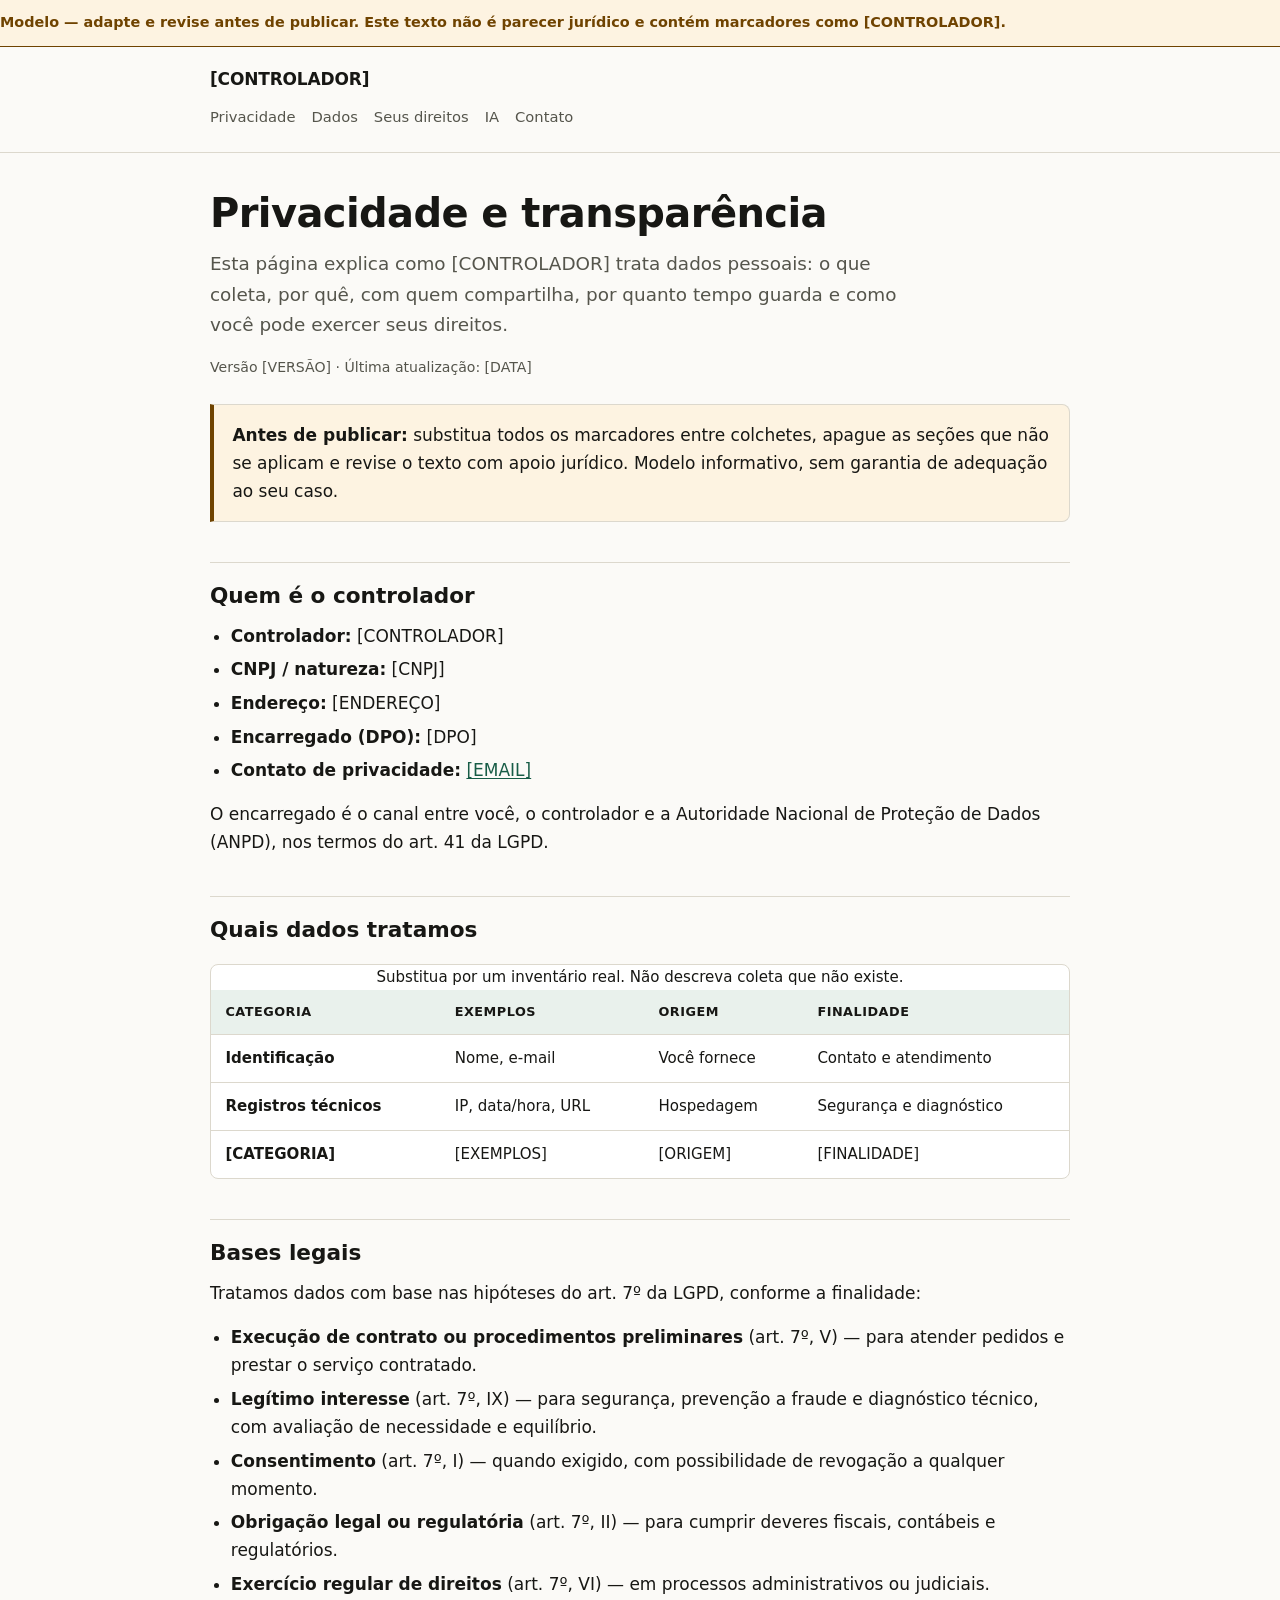
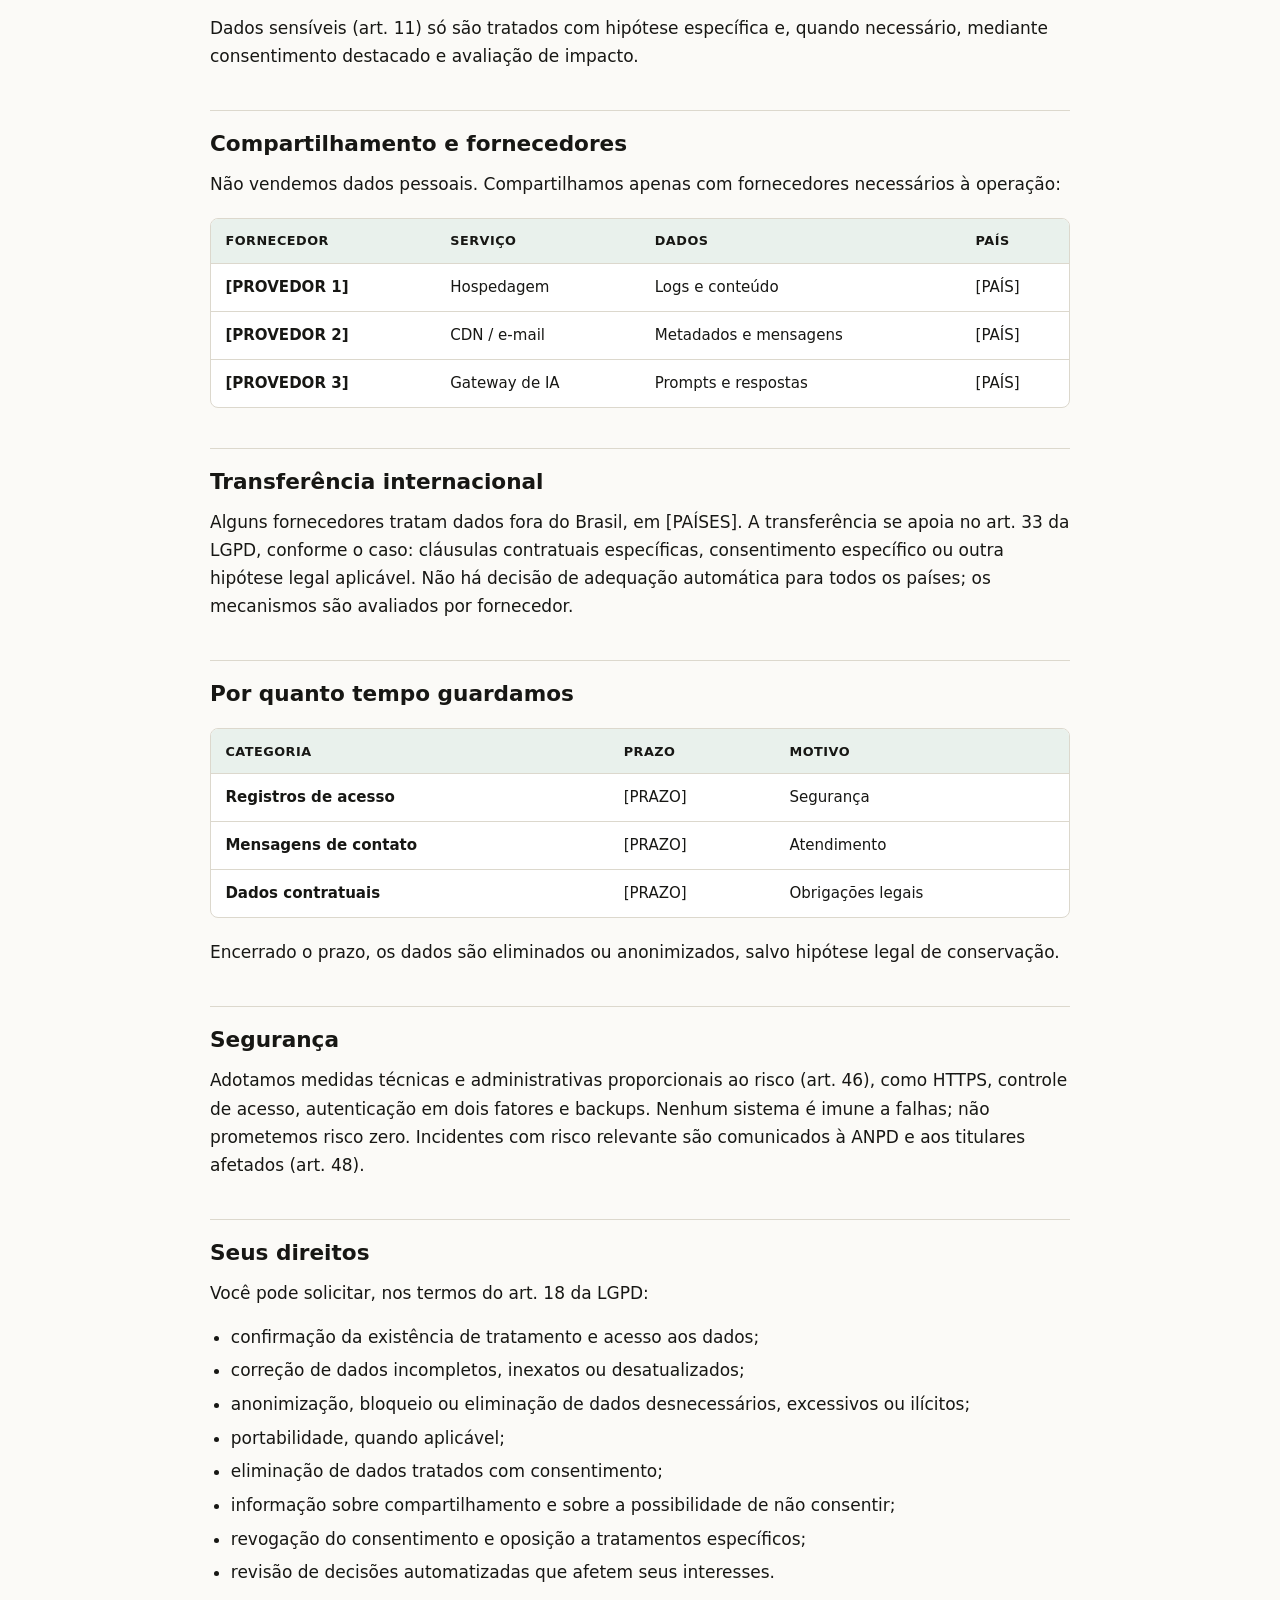
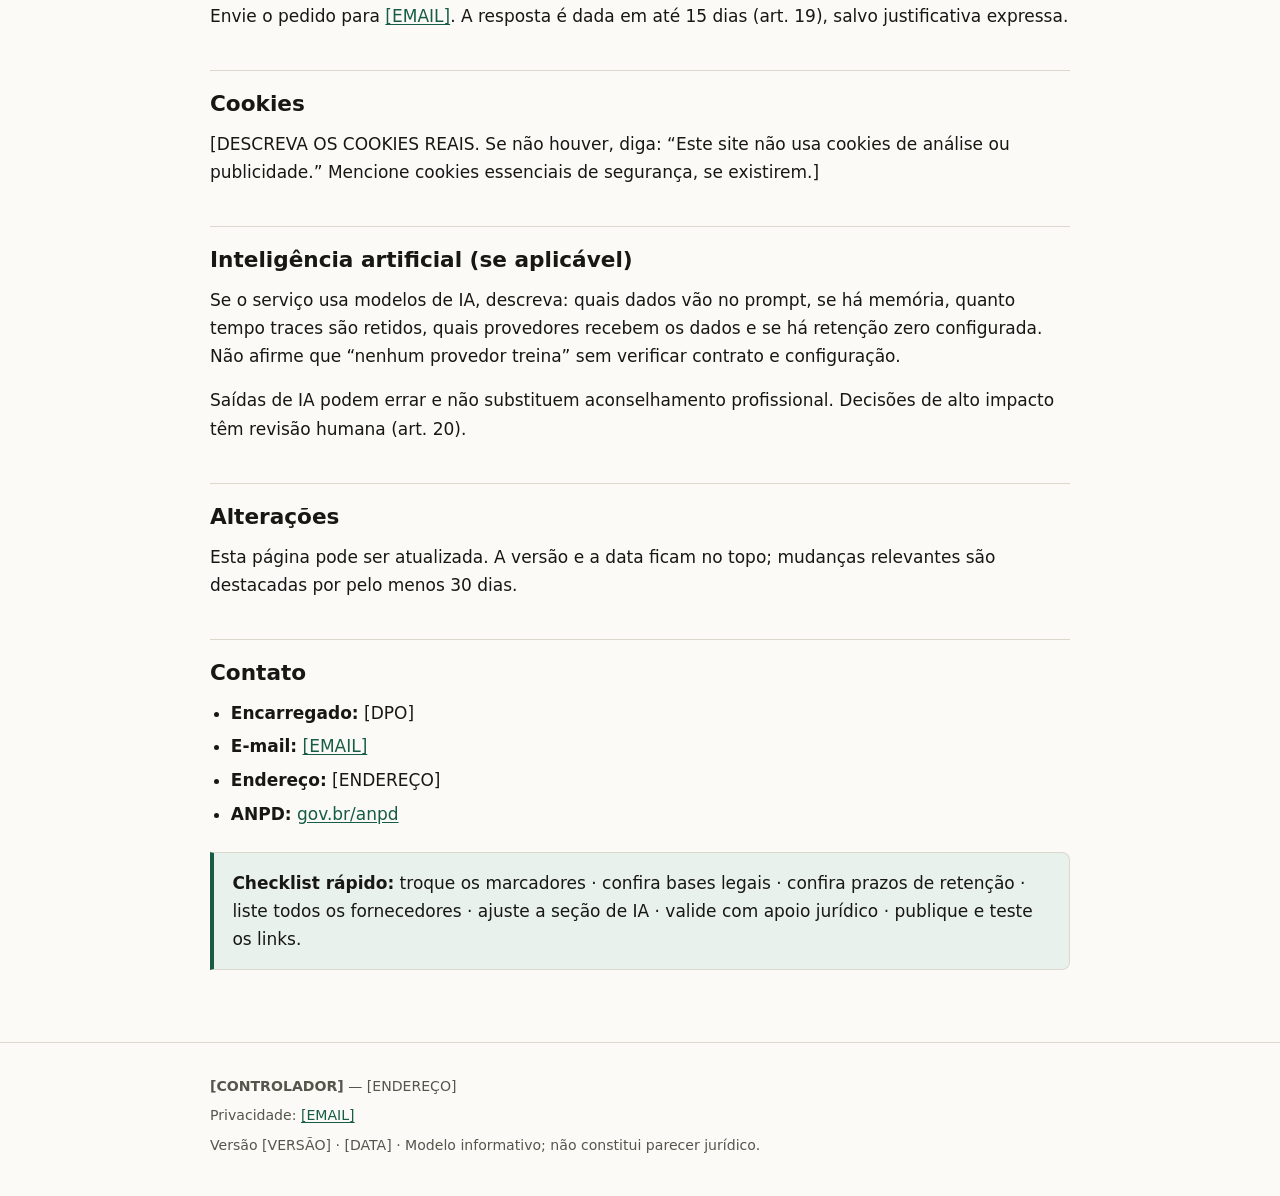
==== template/index.html @ dee6cf8a "feat: site de transparência e LGPD do Jatobá Lab Site estático (HTML + CSS, sem build e sem dependên" ====
<!doctype html>
<html lang="pt-BR">
<head>
<meta charset="utf-8">
<meta name="viewport" content="width=device-width, initial-scale=1">
<title>[CONTROLADOR] — Privacidade e Transparência</title>
<meta name="description" content="Política de privacidade e transparência de [CONTROLADOR].">
<link rel="canonical" href="https://[DOMÍNIO]/">
<style>
/* Starter autocontido. Ao publicar com CSP restritiva, mova este bloco para styles.css. */
:root{--bg:#fbfaf7;--surface:#fff;--ink:#171714;--muted:#55554c;--line:#dcd8cd;--accent:#175c46;--accent-soft:#e9f1ec;--warn:#6f4300;--warn-soft:#fdf3e1}
@media (prefers-color-scheme:dark){:root{--bg:#12130f;--surface:#1a1b16;--ink:#eceade;--muted:#b3b1a3;--line:#33352c;--accent:#8fd0b4;--accent-soft:#1d2a24;--warn:#f0c17a;--warn-soft:#2a2213}}
*,*::before,*::after{box-sizing:border-box}
body{margin:0;background:var(--bg);color:var(--ink);font:1.0625rem/1.65 ui-sans-serif,system-ui,-apple-system,"Segoe UI",Roboto,Arial,sans-serif}
.wrap{max-width:900px;margin:0 auto;padding:0 1.25rem}
a{color:var(--accent);text-underline-offset:2px}
:focus-visible{outline:3px solid var(--accent);outline-offset:2px}
.banner{background:var(--warn-soft);color:var(--warn);border-bottom:1px solid var(--warn);padding:.7rem 0;font-size:.9rem;font-weight:600}
header.site{border-bottom:1px solid var(--line);padding:1.1rem 0}
.brand{font-weight:700;color:var(--ink);text-decoration:none;letter-spacing:-.01em}
nav ul{display:flex;flex-wrap:wrap;gap:.2rem 1rem;list-style:none;margin:.75rem 0 0;padding:0;font-size:.92rem}
nav a{color:var(--muted);text-decoration:none}
nav a:hover{color:var(--ink)}
main{padding:2.25rem 0 3rem}
h1{font-size:clamp(1.9rem,4.6vw,2.5rem);line-height:1.2;margin:0 0 .75rem;letter-spacing:-.015em}
h2{font-size:1.35rem;margin:2.5rem 0 .75rem;padding-top:1.25rem;border-top:1px solid var(--line);line-height:1.25}
h3{font-size:1.05rem;margin:1.5rem 0 .4rem}
p,ul,ol{margin:0 0 1rem}
ul,ol{padding-left:1.3rem}
li{margin-bottom:.35rem}
.lead{font-size:1.15rem;color:var(--muted);max-width:62ch}
.meta{font-size:.88rem;color:var(--muted)}
.callout{border:1px solid var(--line);border-left:4px solid var(--accent);background:var(--accent-soft);border-radius:0 8px 8px 0;padding:1rem 1.15rem;margin:1.5rem 0}
.callout.warn{border-left-color:var(--warn);background:var(--warn-soft)}
.callout p:last-child{margin-bottom:0}
.table-scroll{overflow-x:auto;border:1px solid var(--line);border-radius:8px;margin:1.25rem 0;background:var(--surface)}
table{width:100%;border-collapse:collapse;font-size:.94rem;min-width:520px}
th,td{text-align:left;vertical-align:top;padding:.7rem .9rem;border-bottom:1px solid var(--line)}
thead th{background:var(--accent-soft);font-size:.8rem;text-transform:uppercase;letter-spacing:.04em}
tbody tr:last-child th,tbody tr:last-child td{border-bottom:0}
tbody th{font-weight:600;white-space:nowrap}
footer{border-top:1px solid var(--line);padding:2rem 0;font-size:.88rem;color:var(--muted)}
footer p{margin:0 0 .4rem}
@media print{.banner,header.site,footer{display:none}body{background:#fff;color:#000}.table-scroll{overflow:visible}}
</style>
</head>
<body>

<div class="banner" role="note">
  Modelo — adapte e revise antes de publicar. Este texto não é parecer jurídico e contém marcadores como [CONTROLADOR].
</div>

<header class="site">
  <div class="wrap">
    <a class="brand" href="/">[CONTROLADOR]</a>
    <nav aria-label="Navegação principal">
      <ul>
        <li><a href="#controlador">Privacidade</a></li>
        <li><a href="#dados">Dados</a></li>
        <li><a href="#direitos">Seus direitos</a></li>
        <li><a href="#ia">IA</a></li>
        <li><a href="#contato">Contato</a></li>
      </ul>
    </nav>
  </div>
</header>

<main>
  <div class="wrap">

    <h1>Privacidade e transparência</h1>
    <p class="lead">Esta página explica como [CONTROLADOR] trata dados pessoais: o que coleta, por quê, com quem compartilha, por quanto tempo guarda e como você pode exercer seus direitos.</p>
    <p class="meta">Versão [VERSÃO] · Última atualização: [DATA]</p>

    <div class="callout warn">
      <strong>Antes de publicar:</strong> substitua todos os marcadores entre colchetes, apague as seções que não se aplicam e revise o texto com apoio jurídico. Modelo informativo, sem garantia de adequação ao seu caso.
    </div>

    <h2 id="controlador">Quem é o controlador</h2>
    <ul>
      <li><strong>Controlador:</strong> [CONTROLADOR]</li>
      <li><strong>CNPJ / natureza:</strong> [CNPJ]</li>
      <li><strong>Endereço:</strong> [ENDEREÇO]</li>
      <li><strong>Encarregado (DPO):</strong> [DPO]</li>
      <li><strong>Contato de privacidade:</strong> <a href="mailto:[EMAIL]">[EMAIL]</a></li>
    </ul>
    <p>O encarregado é o canal entre você, o controlador e a Autoridade Nacional de Proteção de Dados (ANPD), nos termos do art. 41 da LGPD.</p>

    <h2 id="dados">Quais dados tratamos</h2>
    <div class="table-scroll">
      <table>
        <caption>Substitua por um inventário real. Não descreva coleta que não existe.</caption>
        <thead>
          <tr><th scope="col">Categoria</th><th scope="col">Exemplos</th><th scope="col">Origem</th><th scope="col">Finalidade</th></tr>
        </thead>
        <tbody>
          <tr><th scope="row">Identificação</th><td>Nome, e-mail</td><td>Você fornece</td><td>Contato e atendimento</td></tr>
          <tr><th scope="row">Registros técnicos</th><td>IP, data/hora, URL</td><td>Hospedagem</td><td>Segurança e diagnóstico</td></tr>
          <tr><th scope="row">[CATEGORIA]</th><td>[EXEMPLOS]</td><td>[ORIGEM]</td><td>[FINALIDADE]</td></tr>
        </tbody>
      </table>
    </div>

    <h2 id="bases">Bases legais</h2>
    <p>Tratamos dados com base nas hipóteses do art. 7º da LGPD, conforme a finalidade:</p>
    <ul>
      <li><strong>Execução de contrato ou procedimentos preliminares</strong> (art. 7º, V) — para atender pedidos e prestar o serviço contratado.</li>
      <li><strong>Legítimo interesse</strong> (art. 7º, IX) — para segurança, prevenção a fraude e diagnóstico técnico, com avaliação de necessidade e equilíbrio.</li>
      <li><strong>Consentimento</strong> (art. 7º, I) — quando exigido, com possibilidade de revogação a qualquer momento.</li>
      <li><strong>Obrigação legal ou regulatória</strong> (art. 7º, II) — para cumprir deveres fiscais, contábeis e regulatórios.</li>
      <li><strong>Exercício regular de direitos</strong> (art. 7º, VI) — em processos administrativos ou judiciais.</li>
    </ul>
    <p>Dados sensíveis (art. 11) só são tratados com hipótese específica e, quando necessário, mediante consentimento destacado e avaliação de impacto.</p>

    <h2 id="compartilhamento">Compartilhamento e fornecedores</h2>
    <p>Não vendemos dados pessoais. Compartilhamos apenas com fornecedores necessários à operação:</p>
    <div class="table-scroll">
      <table>
        <thead>
          <tr><th scope="col">Fornecedor</th><th scope="col">Serviço</th><th scope="col">Dados</th><th scope="col">País</th></tr>
        </thead>
        <tbody>
          <tr><th scope="row">[PROVEDOR 1]</th><td>Hospedagem</td><td>Logs e conteúdo</td><td>[PAÍS]</td></tr>
          <tr><th scope="row">[PROVEDOR 2]</th><td>CDN / e-mail</td><td>Metadados e mensagens</td><td>[PAÍS]</td></tr>
          <tr><th scope="row">[PROVEDOR 3]</th><td>Gateway de IA</td><td>Prompts e respostas</td><td>[PAÍS]</td></tr>
        </tbody>
      </table>
    </div>

    <h2 id="transferencia">Transferência internacional</h2>
    <p>Alguns fornecedores tratam dados fora do Brasil, em [PAÍSES]. A transferência se apoia no art. 33 da LGPD, conforme o caso: cláusulas contratuais específicas, consentimento específico ou outra hipótese legal aplicável. Não há decisão de adequação automática para todos os países; os mecanismos são avaliados por fornecedor.</p>

    <h2 id="retencao">Por quanto tempo guardamos</h2>
    <div class="table-scroll">
      <table>
        <thead>
          <tr><th scope="col">Categoria</th><th scope="col">Prazo</th><th scope="col">Motivo</th></tr>
        </thead>
        <tbody>
          <tr><th scope="row">Registros de acesso</th><td>[PRAZO]</td><td>Segurança</td></tr>
          <tr><th scope="row">Mensagens de contato</th><td>[PRAZO]</td><td>Atendimento</td></tr>
          <tr><th scope="row">Dados contratuais</th><td>[PRAZO]</td><td>Obrigações legais</td></tr>
        </tbody>
      </table>
    </div>
    <p>Encerrado o prazo, os dados são eliminados ou anonimizados, salvo hipótese legal de conservação.</p>

    <h2 id="seguranca">Segurança</h2>
    <p>Adotamos medidas técnicas e administrativas proporcionais ao risco (art. 46), como HTTPS, controle de acesso, autenticação em dois fatores e backups. Nenhum sistema é imune a falhas; não prometemos risco zero. Incidentes com risco relevante são comunicados à ANPD e aos titulares afetados (art. 48).</p>

    <h2 id="direitos">Seus direitos</h2>
    <p>Você pode solicitar, nos termos do art. 18 da LGPD:</p>
    <ul>
      <li>confirmação da existência de tratamento e acesso aos dados;</li>
      <li>correção de dados incompletos, inexatos ou desatualizados;</li>
      <li>anonimização, bloqueio ou eliminação de dados desnecessários, excessivos ou ilícitos;</li>
      <li>portabilidade, quando aplicável;</li>
      <li>eliminação de dados tratados com consentimento;</li>
      <li>informação sobre compartilhamento e sobre a possibilidade de não consentir;</li>
      <li>revogação do consentimento e oposição a tratamentos específicos;</li>
      <li>revisão de decisões automatizadas que afetem seus interesses.</li>
    </ul>
    <p>Envie o pedido para <a href="mailto:[EMAIL]">[EMAIL]</a>. A resposta é dada em até 15 dias (art. 19), salvo justificativa expressa.</p>

    <h2 id="cookies">Cookies</h2>
    <p>[DESCREVA OS COOKIES REAIS. Se não houver, diga: “Este site não usa cookies de análise ou publicidade.” Mencione cookies essenciais de segurança, se existirem.]</p>

    <h2 id="ia">Inteligência artificial (se aplicável)</h2>
    <p>Se o serviço usa modelos de IA, descreva: quais dados vão no prompt, se há memória, quanto tempo traces são retidos, quais provedores recebem os dados e se há retenção zero configurada. Não afirme que “nenhum provedor treina” sem verificar contrato e configuração.</p>
    <p>Saídas de IA podem errar e não substituem aconselhamento profissional. Decisões de alto impacto têm revisão humana (art. 20).</p>

    <h2 id="alteracoes">Alterações</h2>
    <p>Esta página pode ser atualizada. A versão e a data ficam no topo; mudanças relevantes são destacadas por pelo menos 30 dias.</p>

    <h2 id="contato">Contato</h2>
    <ul>
      <li><strong>Encarregado:</strong> [DPO]</li>
      <li><strong>E-mail:</strong> <a href="mailto:[EMAIL]">[EMAIL]</a></li>
      <li><strong>Endereço:</strong> [ENDEREÇO]</li>
      <li><strong>ANPD:</strong> <a href="https://www.gov.br/anpd/" rel="noopener noreferrer">gov.br/anpd</a></li>
    </ul>

    <div class="callout">
      <strong>Checklist rápido:</strong> troque os marcadores · confira bases legais · confira prazos de retenção · liste todos os fornecedores · ajuste a seção de IA · valide com apoio jurídico · publique e teste os links.
    </div>
  </div>
</main>

<footer>
  <div class="wrap">
    <p><strong>[CONTROLADOR]</strong> — [ENDEREÇO]</p>
    <p>Privacidade: <a href="mailto:[EMAIL]">[EMAIL]</a></p>
    <p>Versão [VERSÃO] · [DATA] · Modelo informativo; não constitui parecer jurídico.</p>
  </div>
</footer>
</body>
</html>
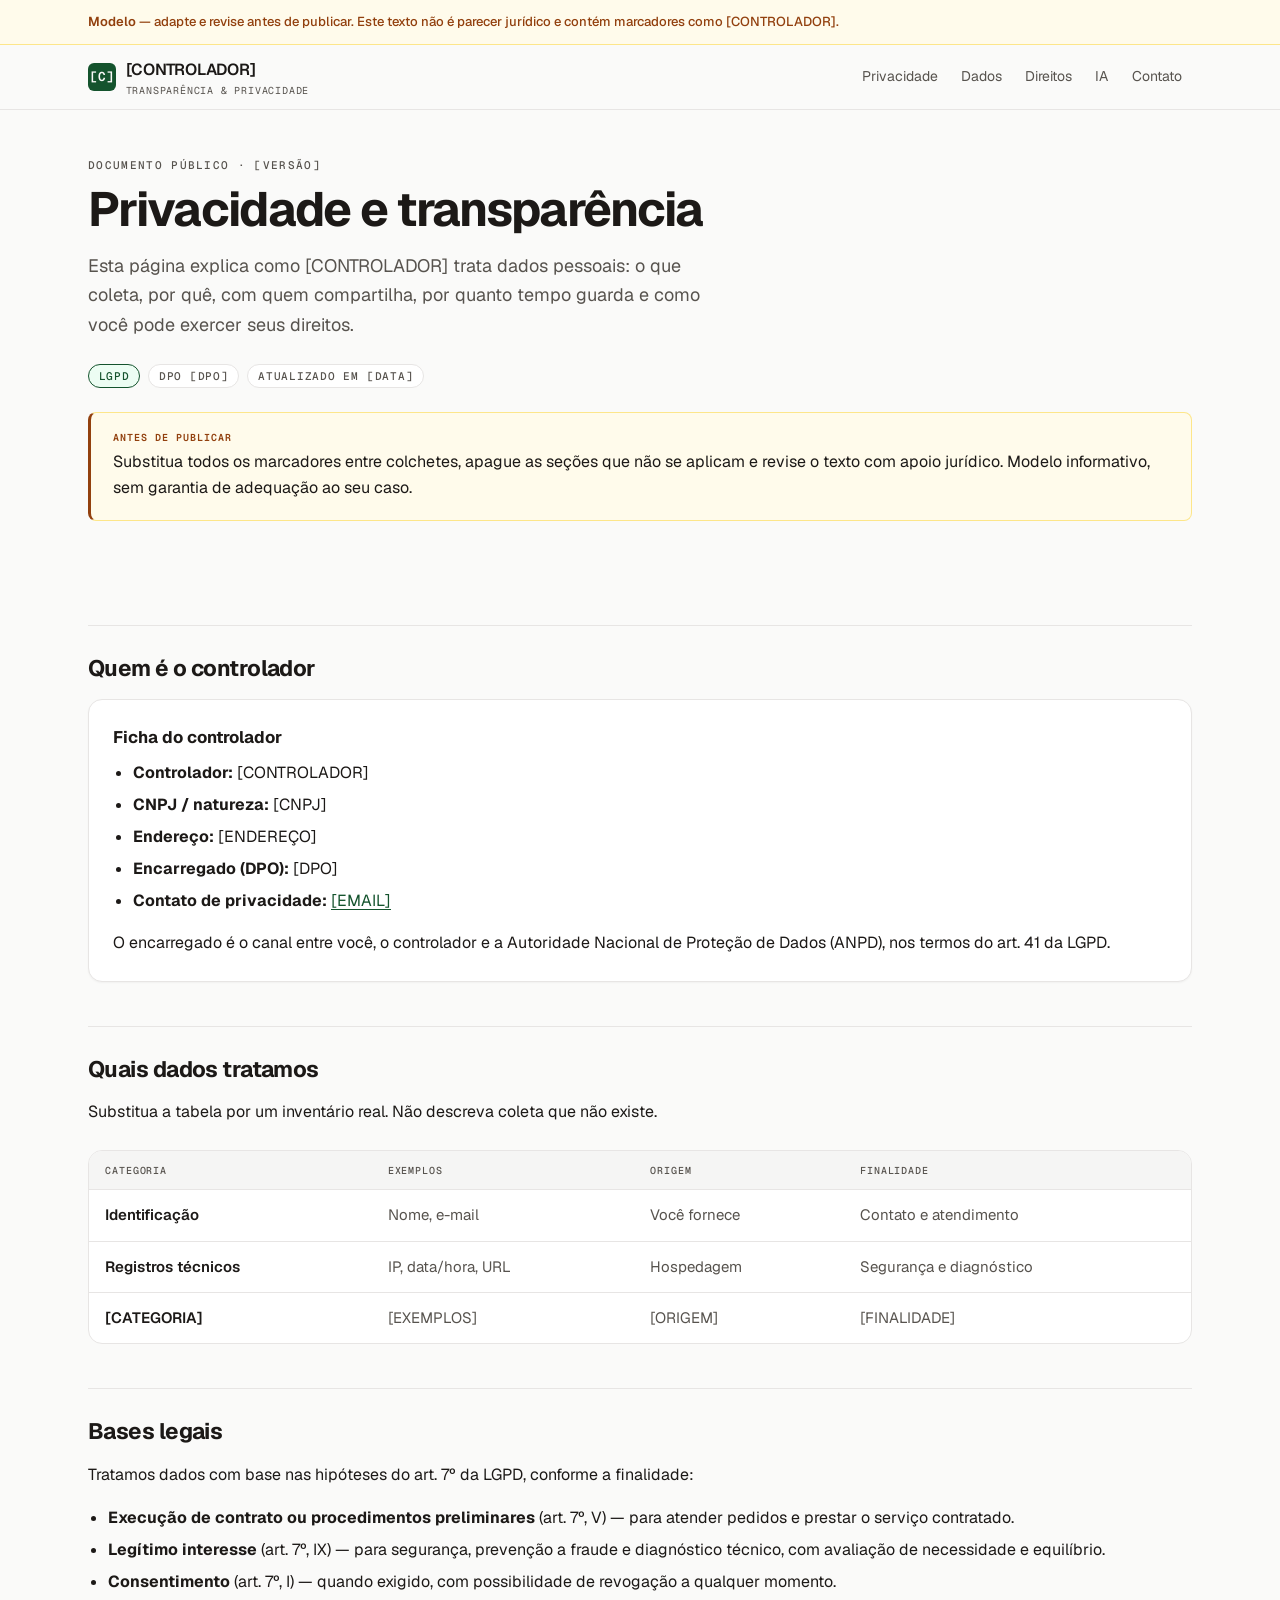
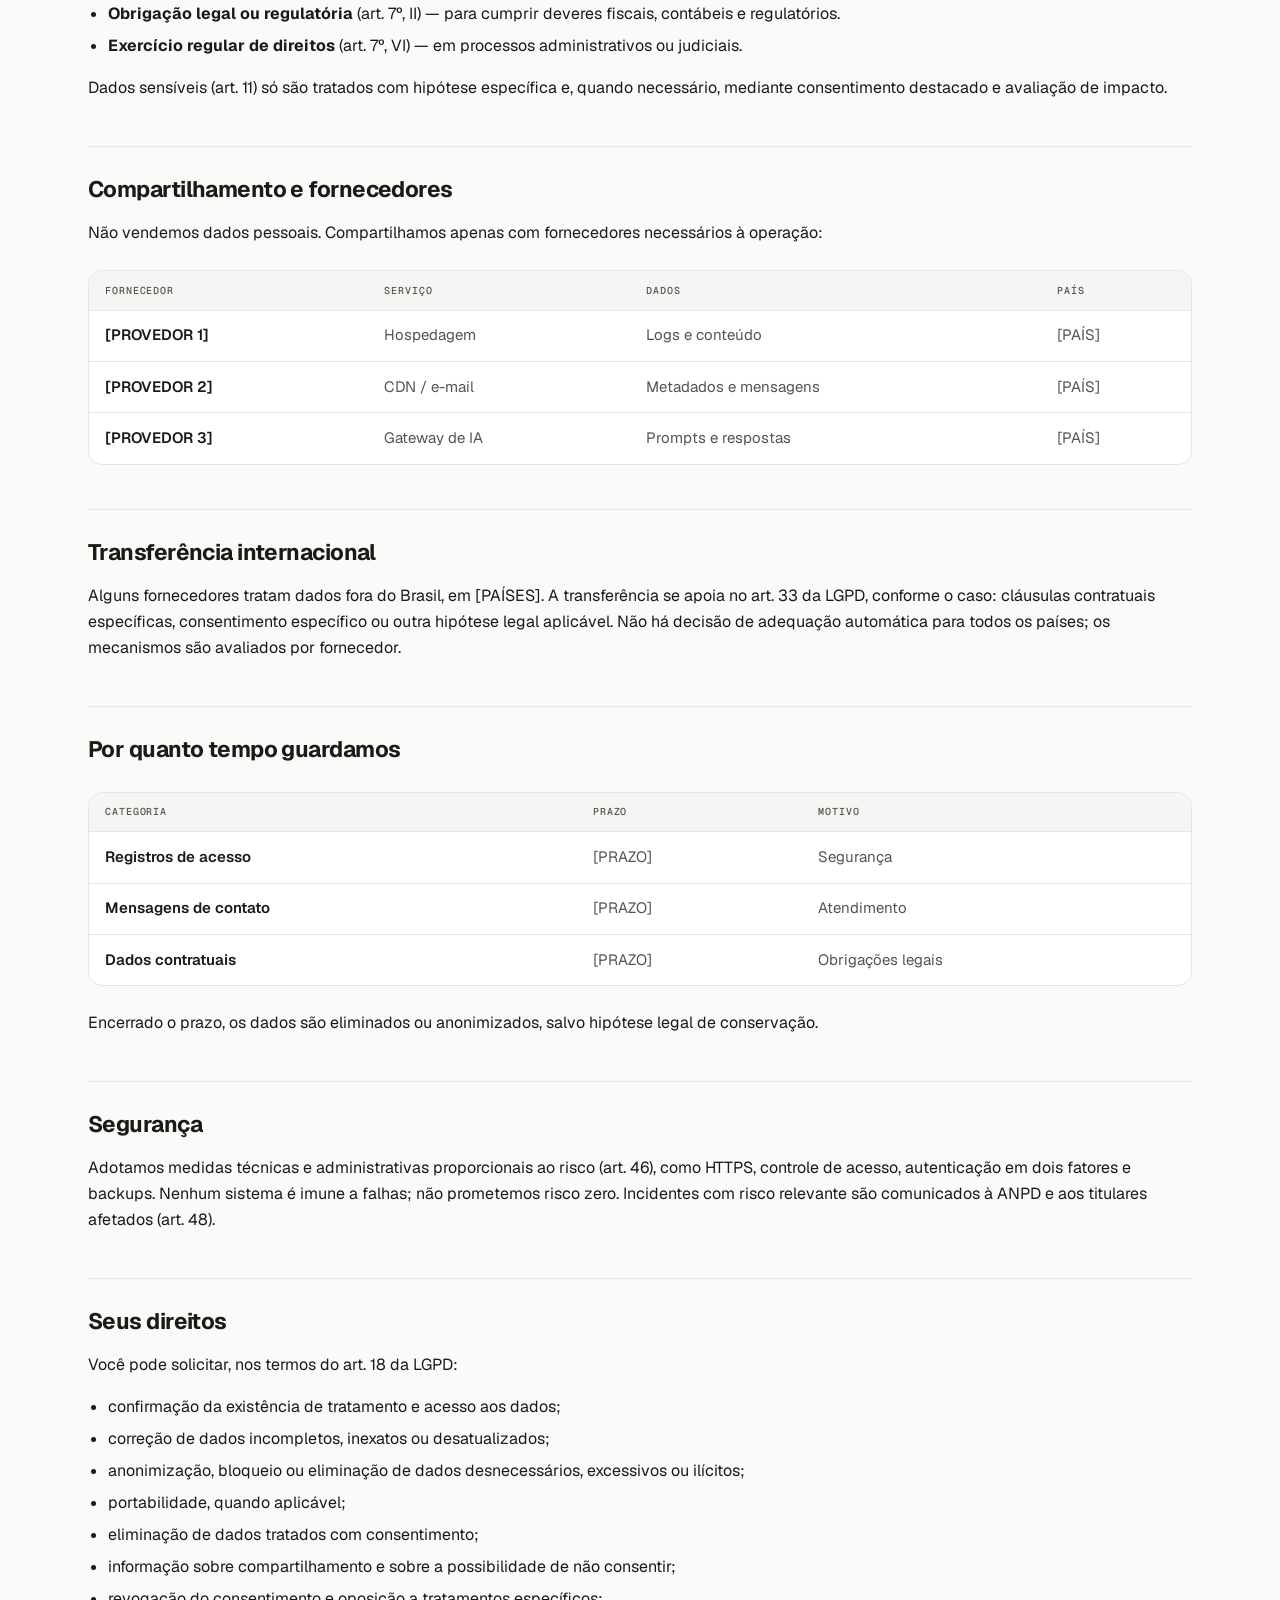
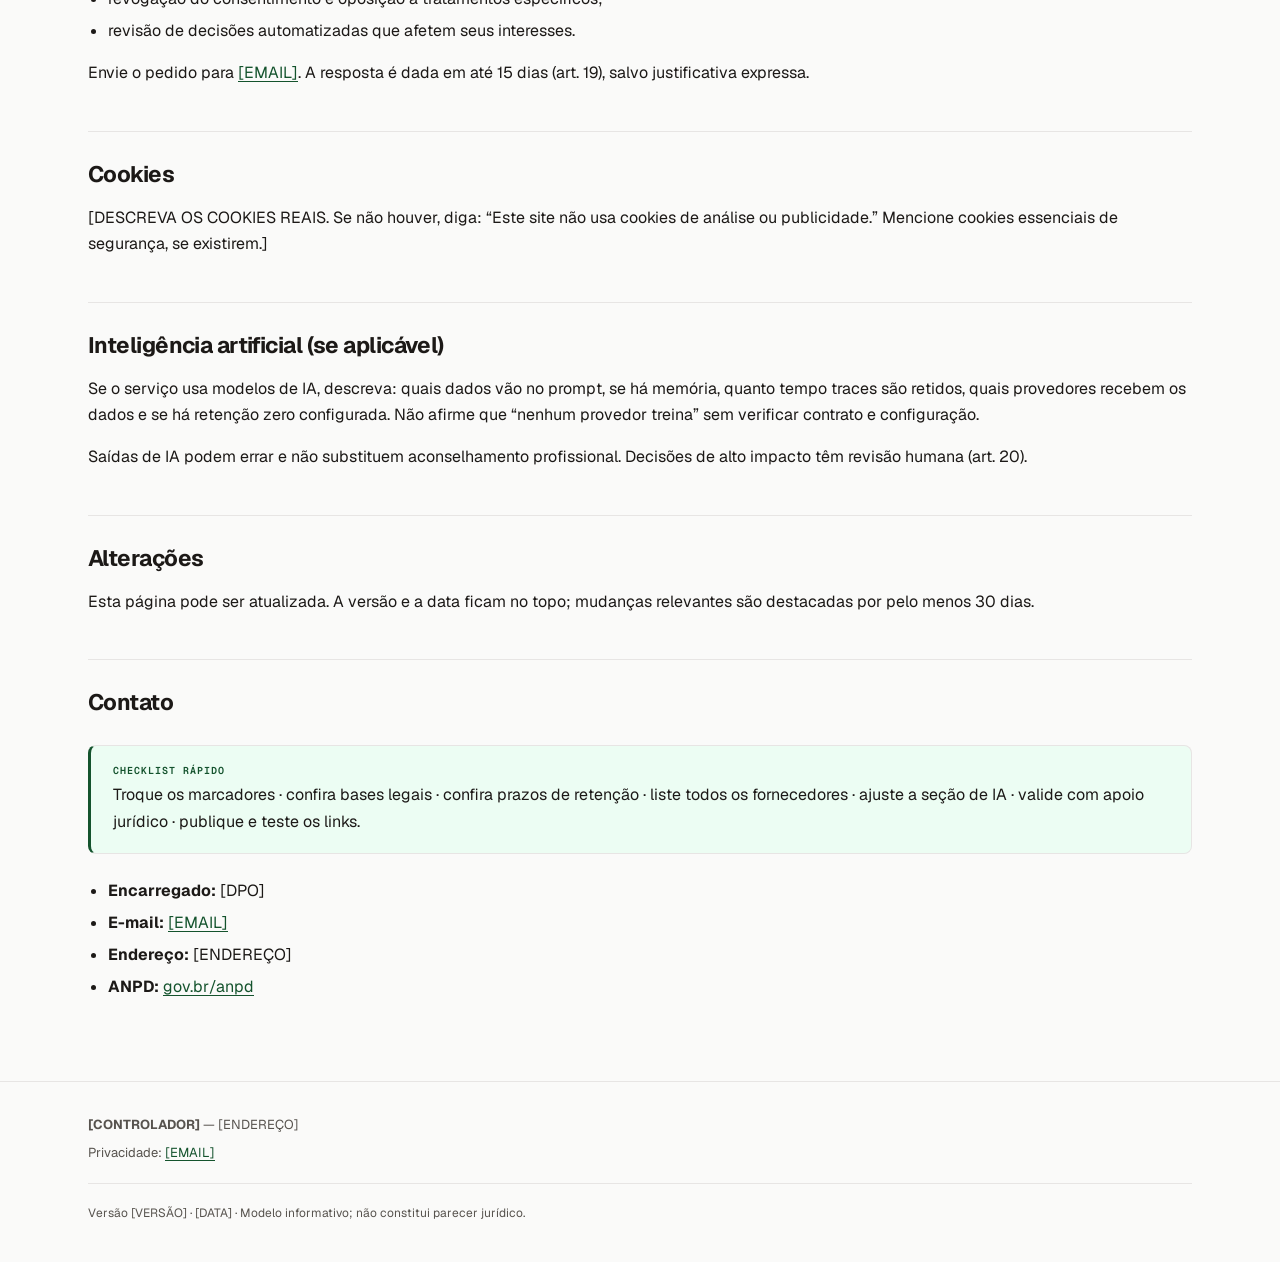
==== commit 09d19658: "feat: redesign visual com Geist e tokens shadcn/ui - Tokens neutros (background, card, muted, border" ====
--- a/template/index.html
+++ b/template/index.html
@@ -6,58 +6,92 @@
 <title>[CONTROLADOR] — Privacidade e Transparência</title>
 <meta name="description" content="Política de privacidade e transparência de [CONTROLADOR].">
 <link rel="canonical" href="https://[DOMÍNIO]/">
+<meta name="theme-color" content="#fafaf9" media="(prefers-color-scheme: light)">
+<meta name="theme-color" content="#0c0a09" media="(prefers-color-scheme: dark)">
 <style>
-/* Starter autocontido. Ao publicar com CSP restritiva, mova este bloco para styles.css. */
-:root{--bg:#fbfaf7;--surface:#fff;--ink:#171714;--muted:#55554c;--line:#dcd8cd;--accent:#175c46;--accent-soft:#e9f1ec;--warn:#6f4300;--warn-soft:#fdf3e1}
-@media (prefers-color-scheme:dark){:root{--bg:#12130f;--surface:#1a1b16;--ink:#eceade;--muted:#b3b1a3;--line:#33352c;--accent:#8fd0b4;--accent-soft:#1d2a24;--warn:#f0c17a;--warn-soft:#2a2213}}
+/* Starter autocontido. As fontes apontam para ../public/fonts:
+   ao copiar, leve a pasta fonts junto e ajuste os caminhos (ou remova os @font-face). */
+@font-face{font-family:"Geist";font-style:normal;font-weight:100 900;font-display:swap;src:url("../public/fonts/geist-sans-latin.woff2") format("woff2")}
+@font-face{font-family:"Geist";font-style:italic;font-weight:100 900;font-display:swap;src:url("../public/fonts/geist-sans-latin-italic.woff2") format("woff2")}
+@font-face{font-family:"Geist Mono";font-style:normal;font-weight:100 900;font-display:swap;src:url("../public/fonts/geist-mono-latin.woff2") format("woff2")}
+:root{--background:#fafaf9;--foreground:#1c1917;--card:#fff;--muted:#f5f5f4;--muted-foreground:#57534e;--border:#e7e5e4;--border-strong:#d6d3d1;--primary:#14532d;--primary-foreground:#fafaf9;--primary-soft:#ecfdf3;--warning:#92400e;--warning-soft:#fffbeb;--warning-border:#fde68a;--radius:.875rem;--radius-sm:.5rem;--font-sans:"Geist",ui-sans-serif,system-ui,-apple-system,"Segoe UI",Roboto,Arial,sans-serif;--font-mono:"Geist Mono",ui-monospace,SFMono-Regular,Menlo,Consolas,monospace}
+@media (prefers-color-scheme:dark){:root{--background:#0c0a09;--foreground:#f5f5f4;--card:#161412;--muted:#1c1917;--muted-foreground:#a8a29e;--border:#292524;--border-strong:#44403c;--primary:#86efac;--primary-foreground:#052e16;--primary-soft:#0f2319;--warning:#fcd34d;--warning-soft:#1c1508;--warning-border:#42300a}}
 *,*::before,*::after{box-sizing:border-box}
-body{margin:0;background:var(--bg);color:var(--ink);font:1.0625rem/1.65 ui-sans-serif,system-ui,-apple-system,"Segoe UI",Roboto,Arial,sans-serif}
-.wrap{max-width:900px;margin:0 auto;padding:0 1.25rem}
-a{color:var(--accent);text-underline-offset:2px}
-:focus-visible{outline:3px solid var(--accent);outline-offset:2px}
-.banner{background:var(--warn-soft);color:var(--warn);border-bottom:1px solid var(--warn);padding:.7rem 0;font-size:.9rem;font-weight:600}
-header.site{border-bottom:1px solid var(--line);padding:1.1rem 0}
-.brand{font-weight:700;color:var(--ink);text-decoration:none;letter-spacing:-.01em}
-nav ul{display:flex;flex-wrap:wrap;gap:.2rem 1rem;list-style:none;margin:.75rem 0 0;padding:0;font-size:.92rem}
-nav a{color:var(--muted);text-decoration:none}
-nav a:hover{color:var(--ink)}
-main{padding:2.25rem 0 3rem}
-h1{font-size:clamp(1.9rem,4.6vw,2.5rem);line-height:1.2;margin:0 0 .75rem;letter-spacing:-.015em}
-h2{font-size:1.35rem;margin:2.5rem 0 .75rem;padding-top:1.25rem;border-top:1px solid var(--line);line-height:1.25}
-h3{font-size:1.05rem;margin:1.5rem 0 .4rem}
+html{scroll-behavior:smooth;scroll-padding-top:5rem}
+@media (prefers-reduced-motion:reduce){html{scroll-behavior:auto}*{transition:none!important}}
+body{margin:0;background:var(--background);color:var(--foreground);font:1rem/1.65 var(--font-sans);-webkit-font-smoothing:antialiased}
+a{color:var(--primary);text-underline-offset:3px}
+:focus-visible{outline:2px solid var(--primary);outline-offset:2px;border-radius:4px}
+.container{max-width:72rem;margin:0 auto;padding:0 1.5rem}
+.skip{position:absolute;left:-9999px}
+.skip:focus{left:1rem;top:1rem;background:var(--card);padding:.6rem .9rem;border:1px solid var(--border);border-radius:6px;z-index:10}
+.banner{background:var(--warning-soft);border-bottom:1px solid var(--warning-border);color:var(--warning);padding:.7rem 0;font-size:.8125rem;font-weight:500}
+.banner strong{font-weight:600}
+header.site{position:sticky;top:0;z-index:9;background:var(--background);border-bottom:1px solid var(--border)}
+.header-inner{display:flex;align-items:center;gap:1rem;min-height:4rem;flex-wrap:wrap}
+.brand{display:inline-flex;align-items:center;gap:.6rem;color:var(--foreground);text-decoration:none;font-weight:600;letter-spacing:-.015em}
+.brand-mark{display:grid;place-items:center;width:1.75rem;height:1.75rem;border-radius:.375rem;background:var(--primary);color:var(--primary-foreground);font:600 .8rem var(--font-mono)}
+.brand-sub{display:block;font:400 .625rem var(--font-mono);letter-spacing:.08em;text-transform:uppercase;color:var(--muted-foreground)}
+nav.site{margin-left:auto}
+nav.site ul{display:flex;gap:.15rem;list-style:none;margin:0;padding:0;flex-wrap:wrap}
+nav.site a{display:inline-block;padding:.4rem .65rem;border-radius:.375rem;color:var(--muted-foreground);font-size:.875rem;text-decoration:none}
+nav.site a:hover{background:var(--muted);color:var(--foreground)}
+main{padding:3rem 0 4rem}
+.hero{padding-bottom:2.25rem}
+.eyebrow{font:500 .6875rem var(--font-mono);letter-spacing:.12em;text-transform:uppercase;color:var(--muted-foreground);margin:0 0 .75rem}
+h1{font-size:clamp(2rem,5vw,3rem);line-height:1.06;letter-spacing:-.035em;margin:0 0 1rem;text-wrap:balance}
+h2{font-size:1.4rem;letter-spacing:-.025em;margin:2.75rem 0 .75rem;padding-top:1.5rem;border-top:1px solid var(--border);text-wrap:balance}
+h3{font-size:1.05rem;margin:1.75rem 0 .5rem}
 p,ul,ol{margin:0 0 1rem}
-ul,ol{padding-left:1.3rem}
-li{margin-bottom:.35rem}
-.lead{font-size:1.15rem;color:var(--muted);max-width:62ch}
-.meta{font-size:.88rem;color:var(--muted)}
-.callout{border:1px solid var(--line);border-left:4px solid var(--accent);background:var(--accent-soft);border-radius:0 8px 8px 0;padding:1rem 1.15rem;margin:1.5rem 0}
-.callout.warn{border-left-color:var(--warn);background:var(--warn-soft)}
+ul,ol{padding-left:1.25rem}
+li{margin:.35rem 0}
+.lead{font-size:1.125rem;color:var(--muted-foreground);max-width:40rem;margin:0 0 1.5rem}
+.badges{display:flex;flex-wrap:wrap;gap:.5rem;margin:0 0 1.5rem}
+.badge{display:inline-flex;align-items:center;padding:.25rem .6rem;border:1px solid var(--border);border-radius:999px;background:var(--card);color:var(--muted-foreground);font:500 .6875rem var(--font-mono);letter-spacing:.07em;text-transform:uppercase}
+.badge-accent{background:var(--primary-soft);border-color:var(--primary);color:var(--primary)}
+.card{background:var(--card);border:1px solid var(--border);border-radius:var(--radius);padding:1.5rem;box-shadow:0 1px 2px rgba(28,25,23,.04)}
+.card h3{margin-top:0}
+.card p:last-child{margin-bottom:0}
+.grid{display:grid;grid-template-columns:repeat(auto-fit,minmax(15rem,1fr));gap:1rem;margin:1.5rem 0}
+.callout{margin:1.5rem 0;padding:1.15rem 1.35rem;border:1px solid var(--border);border-left:3px solid var(--primary);border-radius:var(--radius-sm);background:var(--primary-soft)}
+.callout.warn{border-color:var(--warning-border);border-left-color:var(--warning);background:var(--warning-soft)}
+.callout-title{display:block;margin-bottom:.3rem;font:600 .625rem var(--font-mono);letter-spacing:.1em;text-transform:uppercase;color:var(--primary)}
+.callout.warn .callout-title{color:var(--warning)}
 .callout p:last-child{margin-bottom:0}
-.table-scroll{overflow-x:auto;border:1px solid var(--line);border-radius:8px;margin:1.25rem 0;background:var(--surface)}
-table{width:100%;border-collapse:collapse;font-size:.94rem;min-width:520px}
-th,td{text-align:left;vertical-align:top;padding:.7rem .9rem;border-bottom:1px solid var(--line)}
-thead th{background:var(--accent-soft);font-size:.8rem;text-transform:uppercase;letter-spacing:.04em}
+.table-scroll{overflow-x:auto;margin:1.5rem 0;border:1px solid var(--border);border-radius:var(--radius);background:var(--card)}
+table{width:100%;border-collapse:collapse;font-size:.9375rem;min-width:36rem}
+caption{caption-side:bottom;text-align:left;padding:.75rem 1rem;font-size:.75rem;color:var(--muted-foreground);border-top:1px solid var(--border)}
+th,td{text-align:left;vertical-align:top;padding:.8rem 1rem}
+thead th{background:var(--muted);color:var(--muted-foreground);font:500 .625rem var(--font-mono);letter-spacing:.09em;text-transform:uppercase;white-space:nowrap;border-bottom:1px solid var(--border)}
+tbody th,tbody td{border-bottom:1px solid var(--border)}
 tbody tr:last-child th,tbody tr:last-child td{border-bottom:0}
 tbody th{font-weight:600;white-space:nowrap}
-footer{border-top:1px solid var(--line);padding:2rem 0;font-size:.88rem;color:var(--muted)}
-footer p{margin:0 0 .4rem}
-@media print{.banner,header.site,footer{display:none}body{background:#fff;color:#000}.table-scroll{overflow:visible}}
+td{color:var(--muted-foreground)}
+footer.site{border-top:1px solid var(--border);padding:2rem 0;font-size:.8125rem;color:var(--muted-foreground)}
+footer.site p{margin:0 0 .4rem}
+footer.site .fine{border-top:1px solid var(--border);margin-top:1.25rem;padding-top:1.25rem;font-size:.75rem}
+@media (max-width:640px){.header-inner{padding:.75rem 0}nav.site{order:3;width:100%;margin-left:0}main{padding:2rem 0 3rem}}
+@media print{.banner,header.site,footer.site{display:none}body{background:#fff;color:#000}.table-scroll{overflow:visible}}
 </style>
 </head>
 <body>
+<a class="skip" href="#conteudo">Ir para o conteúdo</a>
 
 <div class="banner" role="note">
-  Modelo — adapte e revise antes de publicar. Este texto não é parecer jurídico e contém marcadores como [CONTROLADOR].
+  <div class="container"><strong>Modelo</strong> — adapte e revise antes de publicar. Este texto não é parecer jurídico e contém marcadores como [CONTROLADOR].</div>
 </div>
 
 <header class="site">
-  <div class="wrap">
-    <a class="brand" href="/">[CONTROLADOR]</a>
-    <nav aria-label="Navegação principal">
+  <div class="container header-inner">
+    <a class="brand" href="/">
+      <span class="brand-mark" aria-hidden="true">[C]</span>
+      <span>[CONTROLADOR]<span class="brand-sub">Transparência &amp; Privacidade</span></span>
+    </a>
+    <nav class="site" aria-label="Navegação principal">
       <ul>
         <li><a href="#controlador">Privacidade</a></li>
         <li><a href="#dados">Dados</a></li>
-        <li><a href="#direitos">Seus direitos</a></li>
+        <li><a href="#direitos">Direitos</a></li>
         <li><a href="#ia">IA</a></li>
         <li><a href="#contato">Contato</a></li>
       </ul>
@@ -65,31 +99,41 @@
   </div>
 </header>
 
-<main>
-  <div class="wrap">
-
-    <h1>Privacidade e transparência</h1>
-    <p class="lead">Esta página explica como [CONTROLADOR] trata dados pessoais: o que coleta, por quê, com quem compartilha, por quanto tempo guarda e como você pode exercer seus direitos.</p>
-    <p class="meta">Versão [VERSÃO] · Última atualização: [DATA]</p>
-
-    <div class="callout warn">
-      <strong>Antes de publicar:</strong> substitua todos os marcadores entre colchetes, apague as seções que não se aplicam e revise o texto com apoio jurídico. Modelo informativo, sem garantia de adequação ao seu caso.
+<main id="conteudo">
+  <div class="container">
+
+    <div class="hero">
+      <p class="eyebrow">Documento público · [VERSÃO]</p>
+      <h1>Privacidade e transparência</h1>
+      <p class="lead">Esta página explica como [CONTROLADOR] trata dados pessoais: o que coleta, por quê, com quem compartilha, por quanto tempo guarda e como você pode exercer seus direitos.</p>
+      <div class="badges">
+        <span class="badge badge-accent">LGPD</span>
+        <span class="badge">DPO [DPO]</span>
+        <span class="badge">Atualizado em [DATA]</span>
+      </div>
+      <div class="callout warn">
+        <span class="callout-title">Antes de publicar</span>
+        <p>Substitua todos os marcadores entre colchetes, apague as seções que não se aplicam e revise o texto com apoio jurídico. Modelo informativo, sem garantia de adequação ao seu caso.</p>
+      </div>
     </div>
 
     <h2 id="controlador">Quem é o controlador</h2>
-    <ul>
-      <li><strong>Controlador:</strong> [CONTROLADOR]</li>
-      <li><strong>CNPJ / natureza:</strong> [CNPJ]</li>
-      <li><strong>Endereço:</strong> [ENDEREÇO]</li>
-      <li><strong>Encarregado (DPO):</strong> [DPO]</li>
-      <li><strong>Contato de privacidade:</strong> <a href="mailto:[EMAIL]">[EMAIL]</a></li>
-    </ul>
-    <p>O encarregado é o canal entre você, o controlador e a Autoridade Nacional de Proteção de Dados (ANPD), nos termos do art. 41 da LGPD.</p>
+    <div class="card">
+      <h3>Ficha do controlador</h3>
+      <ul>
+        <li><strong>Controlador:</strong> [CONTROLADOR]</li>
+        <li><strong>CNPJ / natureza:</strong> [CNPJ]</li>
+        <li><strong>Endereço:</strong> [ENDEREÇO]</li>
+        <li><strong>Encarregado (DPO):</strong> [DPO]</li>
+        <li><strong>Contato de privacidade:</strong> <a href="mailto:[EMAIL]">[EMAIL]</a></li>
+      </ul>
+      <p>O encarregado é o canal entre você, o controlador e a Autoridade Nacional de Proteção de Dados (ANPD), nos termos do art. 41 da LGPD.</p>
+    </div>
 
     <h2 id="dados">Quais dados tratamos</h2>
+    <p>Substitua a tabela por um inventário real. Não descreva coleta que não existe.</p>
     <div class="table-scroll">
       <table>
-        <caption>Substitua por um inventário real. Não descreva coleta que não existe.</caption>
         <thead>
           <tr><th scope="col">Categoria</th><th scope="col">Exemplos</th><th scope="col">Origem</th><th scope="col">Finalidade</th></tr>
         </thead>
@@ -173,24 +217,24 @@
     <p>Esta página pode ser atualizada. A versão e a data ficam no topo; mudanças relevantes são destacadas por pelo menos 30 dias.</p>
 
     <h2 id="contato">Contato</h2>
+    <div class="callout">
+      <span class="callout-title">Checklist rápido</span>
+      <p>Troque os marcadores · confira bases legais · confira prazos de retenção · liste todos os fornecedores · ajuste a seção de IA · valide com apoio jurídico · publique e teste os links.</p>
+    </div>
     <ul>
       <li><strong>Encarregado:</strong> [DPO]</li>
       <li><strong>E-mail:</strong> <a href="mailto:[EMAIL]">[EMAIL]</a></li>
       <li><strong>Endereço:</strong> [ENDEREÇO]</li>
       <li><strong>ANPD:</strong> <a href="https://www.gov.br/anpd/" rel="noopener noreferrer">gov.br/anpd</a></li>
     </ul>
-
-    <div class="callout">
-      <strong>Checklist rápido:</strong> troque os marcadores · confira bases legais · confira prazos de retenção · liste todos os fornecedores · ajuste a seção de IA · valide com apoio jurídico · publique e teste os links.
-    </div>
   </div>
 </main>
 
-<footer>
-  <div class="wrap">
+<footer class="site">
+  <div class="container">
     <p><strong>[CONTROLADOR]</strong> — [ENDEREÇO]</p>
     <p>Privacidade: <a href="mailto:[EMAIL]">[EMAIL]</a></p>
-    <p>Versão [VERSÃO] · [DATA] · Modelo informativo; não constitui parecer jurídico.</p>
+    <p class="fine">Versão [VERSÃO] · [DATA] · Modelo informativo; não constitui parecer jurídico.</p>
   </div>
 </footer>
 </body>
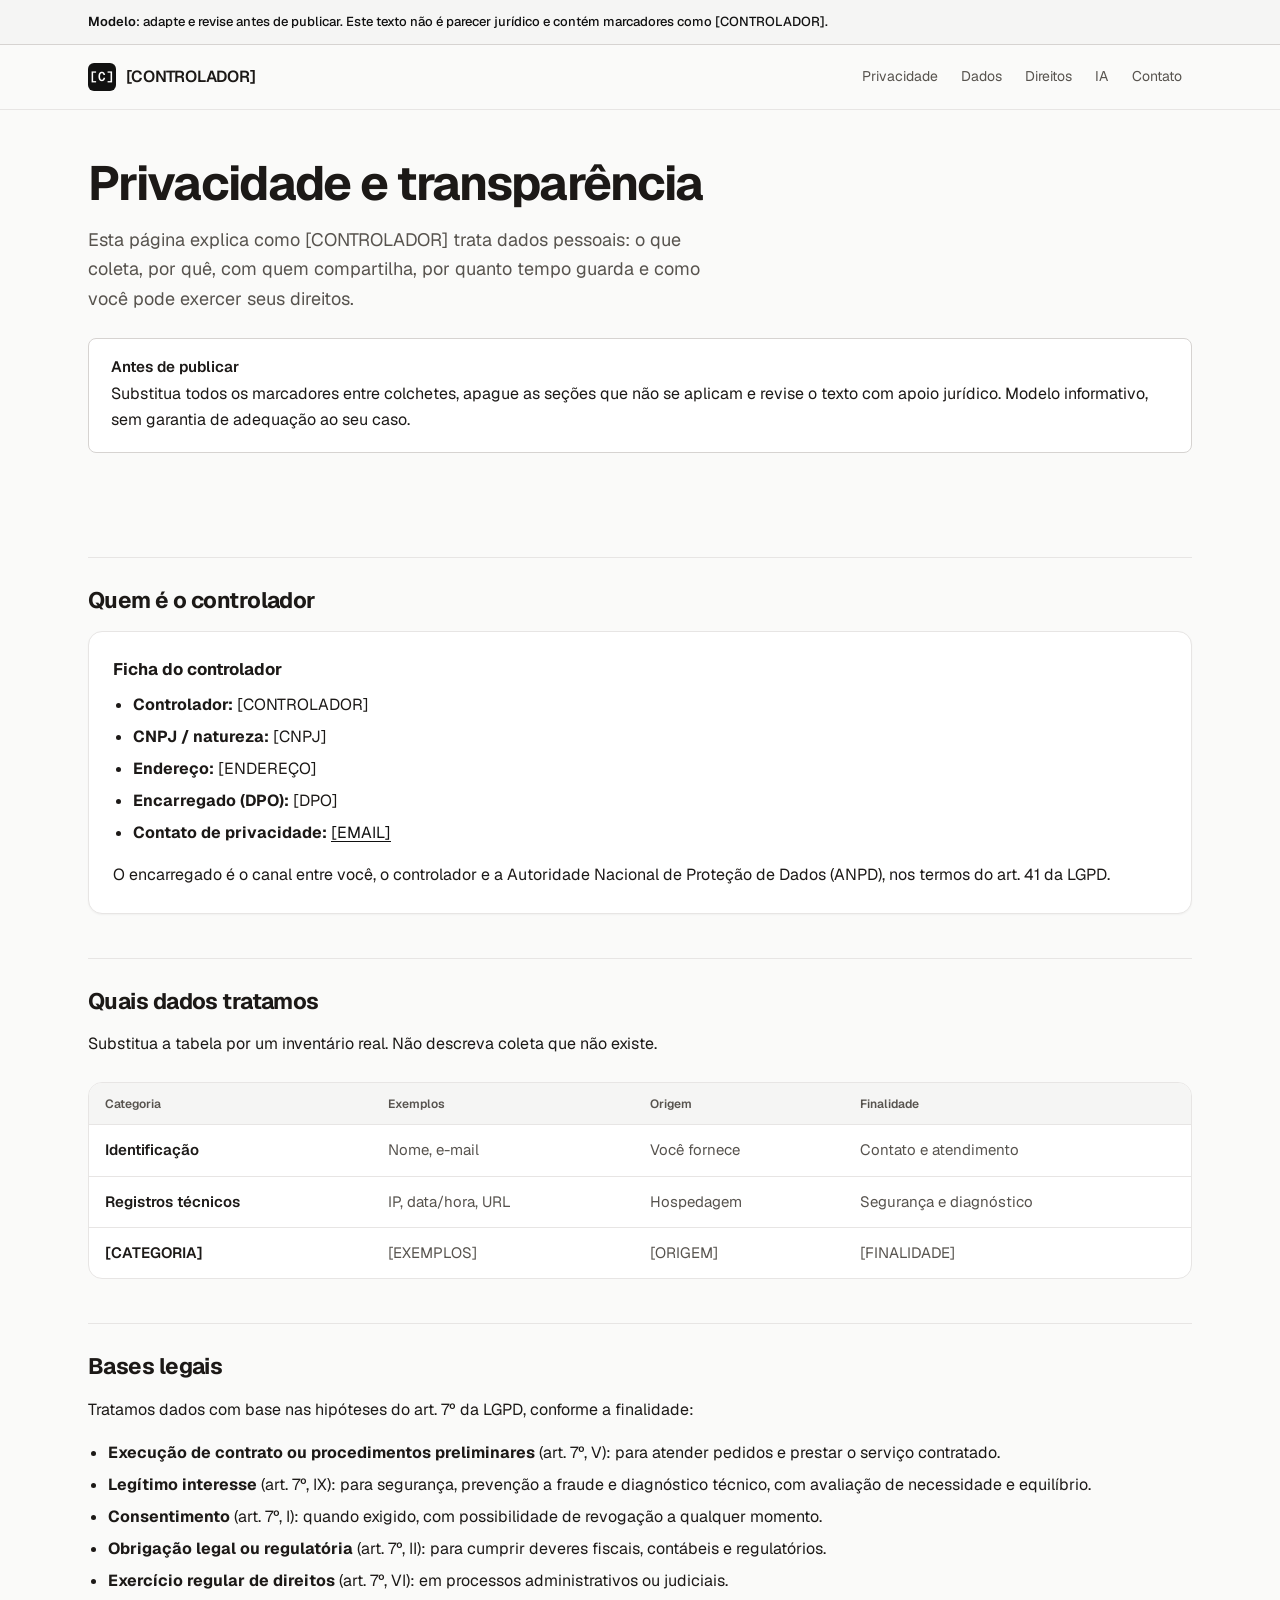
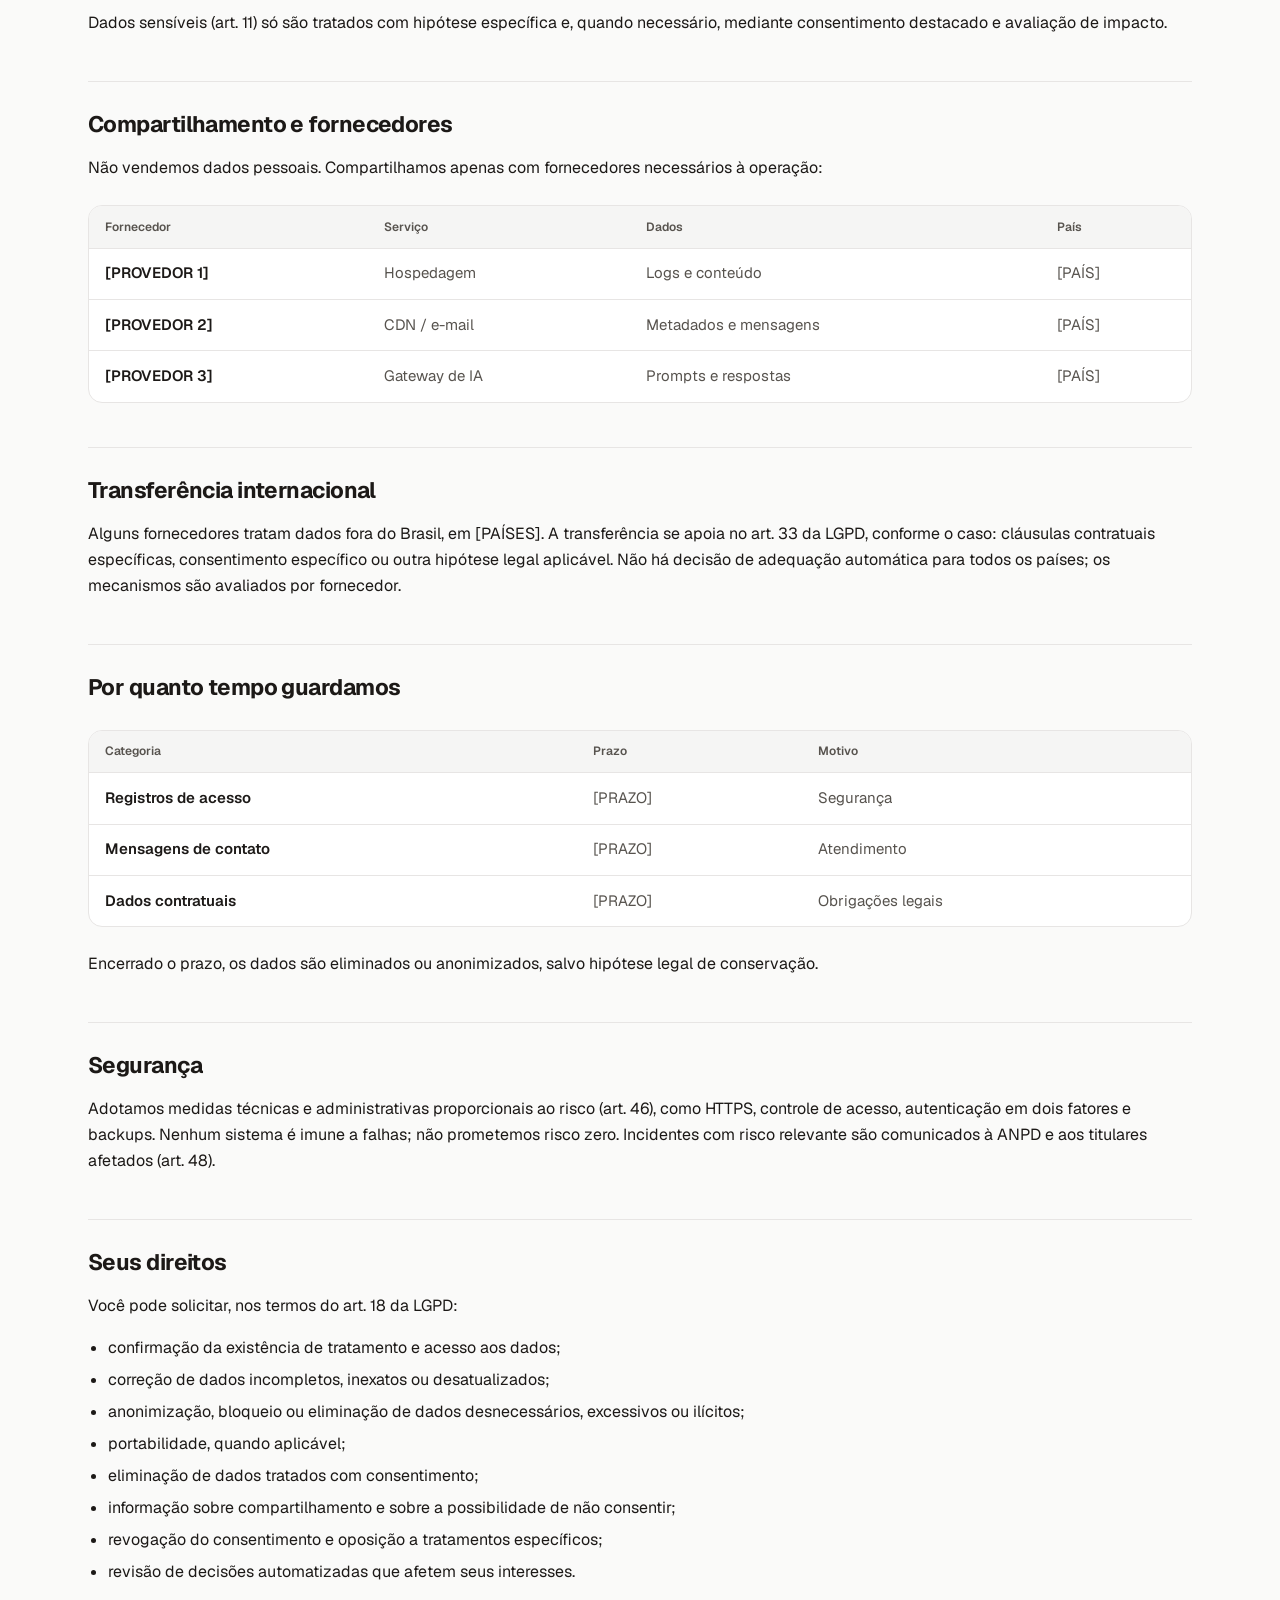
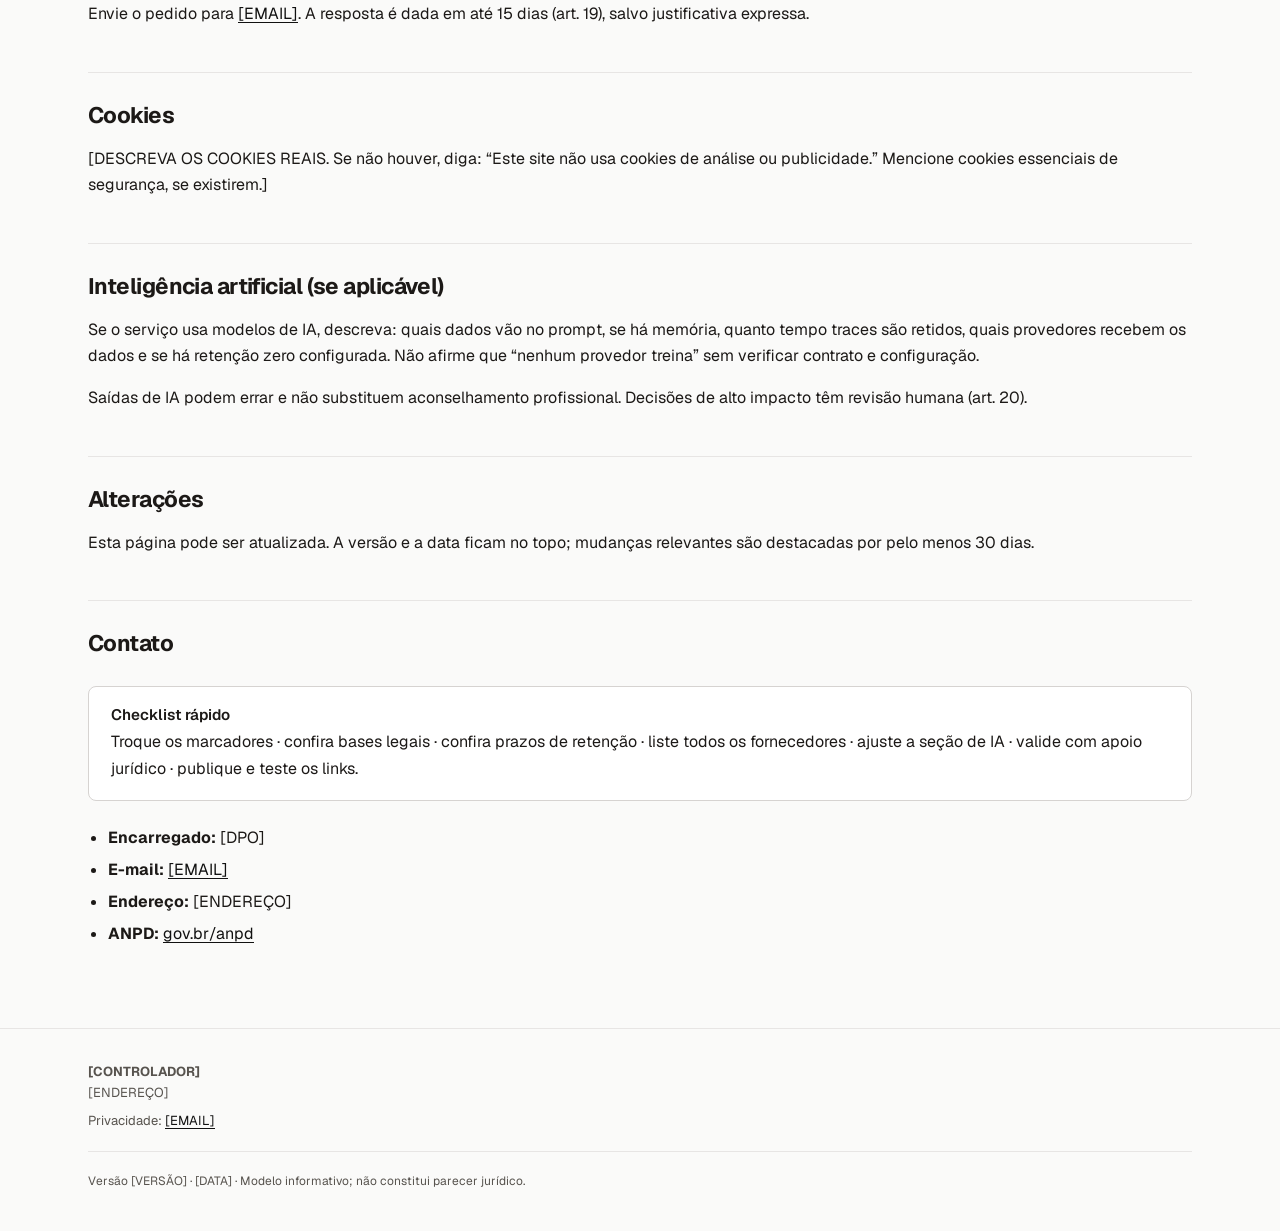
==== commit 4ce6a7f3: "fix: paleta preto e branco e limpeza de elementos decorativos Troca o verde por neutros, remove eyeb" ====
--- a/template/index.html
+++ b/template/index.html
@@ -3,7 +3,7 @@
 <head>
 <meta charset="utf-8">
 <meta name="viewport" content="width=device-width, initial-scale=1">
-<title>[CONTROLADOR] — Privacidade e Transparência</title>
+<title>[CONTROLADOR] | Privacidade e Transparência</title>
 <meta name="description" content="Política de privacidade e transparência de [CONTROLADOR].">
 <link rel="canonical" href="https://[DOMÍNIO]/">
 <meta name="theme-color" content="#fafaf9" media="(prefers-color-scheme: light)">
@@ -14,8 +14,8 @@
 @font-face{font-family:"Geist";font-style:normal;font-weight:100 900;font-display:swap;src:url("../public/fonts/geist-sans-latin.woff2") format("woff2")}
 @font-face{font-family:"Geist";font-style:italic;font-weight:100 900;font-display:swap;src:url("../public/fonts/geist-sans-latin-italic.woff2") format("woff2")}
 @font-face{font-family:"Geist Mono";font-style:normal;font-weight:100 900;font-display:swap;src:url("../public/fonts/geist-mono-latin.woff2") format("woff2")}
-:root{--background:#fafaf9;--foreground:#1c1917;--card:#fff;--muted:#f5f5f4;--muted-foreground:#57534e;--border:#e7e5e4;--border-strong:#d6d3d1;--primary:#14532d;--primary-foreground:#fafaf9;--primary-soft:#ecfdf3;--warning:#92400e;--warning-soft:#fffbeb;--warning-border:#fde68a;--radius:.875rem;--radius-sm:.5rem;--font-sans:"Geist",ui-sans-serif,system-ui,-apple-system,"Segoe UI",Roboto,Arial,sans-serif;--font-mono:"Geist Mono",ui-monospace,SFMono-Regular,Menlo,Consolas,monospace}
-@media (prefers-color-scheme:dark){:root{--background:#0c0a09;--foreground:#f5f5f4;--card:#161412;--muted:#1c1917;--muted-foreground:#a8a29e;--border:#292524;--border-strong:#44403c;--primary:#86efac;--primary-foreground:#052e16;--primary-soft:#0f2319;--warning:#fcd34d;--warning-soft:#1c1508;--warning-border:#42300a}}
+:root{--background:#fafaf9;--foreground:#1c1917;--card:#fff;--muted:#f5f5f4;--muted-foreground:#57534e;--border:#e7e5e4;--border-strong:#d6d3d1;--primary:#111;--primary-foreground:#fff;--primary-soft:#f5f5f4;--warning:#111;--warning-soft:#f5f5f4;--warning-border:#d6d3d1;--radius:.875rem;--radius-sm:.5rem;--font-sans:"Geist",ui-sans-serif,system-ui,-apple-system,"Segoe UI",Roboto,Arial,sans-serif;--font-mono:"Geist Mono",ui-monospace,SFMono-Regular,Menlo,Consolas,monospace}
+@media (prefers-color-scheme:dark){:root{--background:#0c0a09;--foreground:#f5f5f4;--card:#161412;--muted:#1c1917;--muted-foreground:#a8a29e;--border:#292524;--border-strong:#44403c;--primary:#f5f5f4;--primary-foreground:#0c0a09;--primary-soft:#1c1917;--warning:#f5f5f4;--warning-soft:#1c1917;--warning-border:#44403c}}
 *,*::before,*::after{box-sizing:border-box}
 html{scroll-behavior:smooth;scroll-padding-top:5rem}
 @media (prefers-reduced-motion:reduce){html{scroll-behavior:auto}*{transition:none!important}}
@@ -31,14 +31,12 @@
 .header-inner{display:flex;align-items:center;gap:1rem;min-height:4rem;flex-wrap:wrap}
 .brand{display:inline-flex;align-items:center;gap:.6rem;color:var(--foreground);text-decoration:none;font-weight:600;letter-spacing:-.015em}
 .brand-mark{display:grid;place-items:center;width:1.75rem;height:1.75rem;border-radius:.375rem;background:var(--primary);color:var(--primary-foreground);font:600 .8rem var(--font-mono)}
-.brand-sub{display:block;font:400 .625rem var(--font-mono);letter-spacing:.08em;text-transform:uppercase;color:var(--muted-foreground)}
 nav.site{margin-left:auto}
 nav.site ul{display:flex;gap:.15rem;list-style:none;margin:0;padding:0;flex-wrap:wrap}
 nav.site a{display:inline-block;padding:.4rem .65rem;border-radius:.375rem;color:var(--muted-foreground);font-size:.875rem;text-decoration:none}
 nav.site a:hover{background:var(--muted);color:var(--foreground)}
 main{padding:3rem 0 4rem}
 .hero{padding-bottom:2.25rem}
-.eyebrow{font:500 .6875rem var(--font-mono);letter-spacing:.12em;text-transform:uppercase;color:var(--muted-foreground);margin:0 0 .75rem}
 h1{font-size:clamp(2rem,5vw,3rem);line-height:1.06;letter-spacing:-.035em;margin:0 0 1rem;text-wrap:balance}
 h2{font-size:1.4rem;letter-spacing:-.025em;margin:2.75rem 0 .75rem;padding-top:1.5rem;border-top:1px solid var(--border);text-wrap:balance}
 h3{font-size:1.05rem;margin:1.75rem 0 .5rem}
@@ -46,23 +44,20 @@
 ul,ol{padding-left:1.25rem}
 li{margin:.35rem 0}
 .lead{font-size:1.125rem;color:var(--muted-foreground);max-width:40rem;margin:0 0 1.5rem}
-.badges{display:flex;flex-wrap:wrap;gap:.5rem;margin:0 0 1.5rem}
-.badge{display:inline-flex;align-items:center;padding:.25rem .6rem;border:1px solid var(--border);border-radius:999px;background:var(--card);color:var(--muted-foreground);font:500 .6875rem var(--font-mono);letter-spacing:.07em;text-transform:uppercase}
-.badge-accent{background:var(--primary-soft);border-color:var(--primary);color:var(--primary)}
 .card{background:var(--card);border:1px solid var(--border);border-radius:var(--radius);padding:1.5rem;box-shadow:0 1px 2px rgba(28,25,23,.04)}
 .card h3{margin-top:0}
 .card p:last-child{margin-bottom:0}
 .grid{display:grid;grid-template-columns:repeat(auto-fit,minmax(15rem,1fr));gap:1rem;margin:1.5rem 0}
-.callout{margin:1.5rem 0;padding:1.15rem 1.35rem;border:1px solid var(--border);border-left:3px solid var(--primary);border-radius:var(--radius-sm);background:var(--primary-soft)}
-.callout.warn{border-color:var(--warning-border);border-left-color:var(--warning);background:var(--warning-soft)}
-.callout-title{display:block;margin-bottom:.3rem;font:600 .625rem var(--font-mono);letter-spacing:.1em;text-transform:uppercase;color:var(--primary)}
-.callout.warn .callout-title{color:var(--warning)}
+.callout{margin:1.5rem 0;padding:1.15rem 1.35rem;border:1px solid var(--border-strong);border-radius:var(--radius-sm);background:var(--card)}
+.callout.warn{border-color:var(--border-strong);background:var(--card)}
+.callout-title{display:block;margin-bottom:.3rem;font:600 .95rem var(--font-sans);letter-spacing:0;text-transform:none;color:var(--foreground)}
+.callout.warn .callout-title{color:var(--foreground)}
 .callout p:last-child{margin-bottom:0}
 .table-scroll{overflow-x:auto;margin:1.5rem 0;border:1px solid var(--border);border-radius:var(--radius);background:var(--card)}
 table{width:100%;border-collapse:collapse;font-size:.9375rem;min-width:36rem}
 caption{caption-side:bottom;text-align:left;padding:.75rem 1rem;font-size:.75rem;color:var(--muted-foreground);border-top:1px solid var(--border)}
 th,td{text-align:left;vertical-align:top;padding:.8rem 1rem}
-thead th{background:var(--muted);color:var(--muted-foreground);font:500 .625rem var(--font-mono);letter-spacing:.09em;text-transform:uppercase;white-space:nowrap;border-bottom:1px solid var(--border)}
+thead th{background:var(--muted);color:var(--muted-foreground);font:600 .75rem var(--font-sans);white-space:nowrap;border-bottom:1px solid var(--border)}
 tbody th,tbody td{border-bottom:1px solid var(--border)}
 tbody tr:last-child th,tbody tr:last-child td{border-bottom:0}
 tbody th{font-weight:600;white-space:nowrap}
@@ -78,14 +73,14 @@
 <a class="skip" href="#conteudo">Ir para o conteúdo</a>
 
 <div class="banner" role="note">
-  <div class="container"><strong>Modelo</strong> — adapte e revise antes de publicar. Este texto não é parecer jurídico e contém marcadores como [CONTROLADOR].</div>
+  <div class="container"><strong>Modelo</strong>: adapte e revise antes de publicar. Este texto não é parecer jurídico e contém marcadores como [CONTROLADOR].</div>
 </div>
 
 <header class="site">
   <div class="container header-inner">
     <a class="brand" href="/">
       <span class="brand-mark" aria-hidden="true">[C]</span>
-      <span>[CONTROLADOR]<span class="brand-sub">Transparência &amp; Privacidade</span></span>
+      <span>[CONTROLADOR]</span>
     </a>
     <nav class="site" aria-label="Navegação principal">
       <ul>
@@ -103,14 +98,8 @@
   <div class="container">
 
     <div class="hero">
-      <p class="eyebrow">Documento público · [VERSÃO]</p>
       <h1>Privacidade e transparência</h1>
       <p class="lead">Esta página explica como [CONTROLADOR] trata dados pessoais: o que coleta, por quê, com quem compartilha, por quanto tempo guarda e como você pode exercer seus direitos.</p>
-      <div class="badges">
-        <span class="badge badge-accent">LGPD</span>
-        <span class="badge">DPO [DPO]</span>
-        <span class="badge">Atualizado em [DATA]</span>
-      </div>
       <div class="callout warn">
         <span class="callout-title">Antes de publicar</span>
         <p>Substitua todos os marcadores entre colchetes, apague as seções que não se aplicam e revise o texto com apoio jurídico. Modelo informativo, sem garantia de adequação ao seu caso.</p>
@@ -148,11 +137,11 @@
     <h2 id="bases">Bases legais</h2>
     <p>Tratamos dados com base nas hipóteses do art. 7º da LGPD, conforme a finalidade:</p>
     <ul>
-      <li><strong>Execução de contrato ou procedimentos preliminares</strong> (art. 7º, V) — para atender pedidos e prestar o serviço contratado.</li>
-      <li><strong>Legítimo interesse</strong> (art. 7º, IX) — para segurança, prevenção a fraude e diagnóstico técnico, com avaliação de necessidade e equilíbrio.</li>
-      <li><strong>Consentimento</strong> (art. 7º, I) — quando exigido, com possibilidade de revogação a qualquer momento.</li>
-      <li><strong>Obrigação legal ou regulatória</strong> (art. 7º, II) — para cumprir deveres fiscais, contábeis e regulatórios.</li>
-      <li><strong>Exercício regular de direitos</strong> (art. 7º, VI) — em processos administrativos ou judiciais.</li>
+      <li><strong>Execução de contrato ou procedimentos preliminares</strong> (art. 7º, V): para atender pedidos e prestar o serviço contratado.</li>
+      <li><strong>Legítimo interesse</strong> (art. 7º, IX): para segurança, prevenção a fraude e diagnóstico técnico, com avaliação de necessidade e equilíbrio.</li>
+      <li><strong>Consentimento</strong> (art. 7º, I): quando exigido, com possibilidade de revogação a qualquer momento.</li>
+      <li><strong>Obrigação legal ou regulatória</strong> (art. 7º, II): para cumprir deveres fiscais, contábeis e regulatórios.</li>
+      <li><strong>Exercício regular de direitos</strong> (art. 7º, VI): em processos administrativos ou judiciais.</li>
     </ul>
     <p>Dados sensíveis (art. 11) só são tratados com hipótese específica e, quando necessário, mediante consentimento destacado e avaliação de impacto.</p>
 
@@ -232,7 +221,7 @@
 
 <footer class="site">
   <div class="container">
-    <p><strong>[CONTROLADOR]</strong> — [ENDEREÇO]</p>
+    <p><strong>[CONTROLADOR]</strong><br>[ENDEREÇO]</p>
     <p>Privacidade: <a href="mailto:[EMAIL]">[EMAIL]</a></p>
     <p class="fine">Versão [VERSÃO] · [DATA] · Modelo informativo; não constitui parecer jurídico.</p>
   </div>
